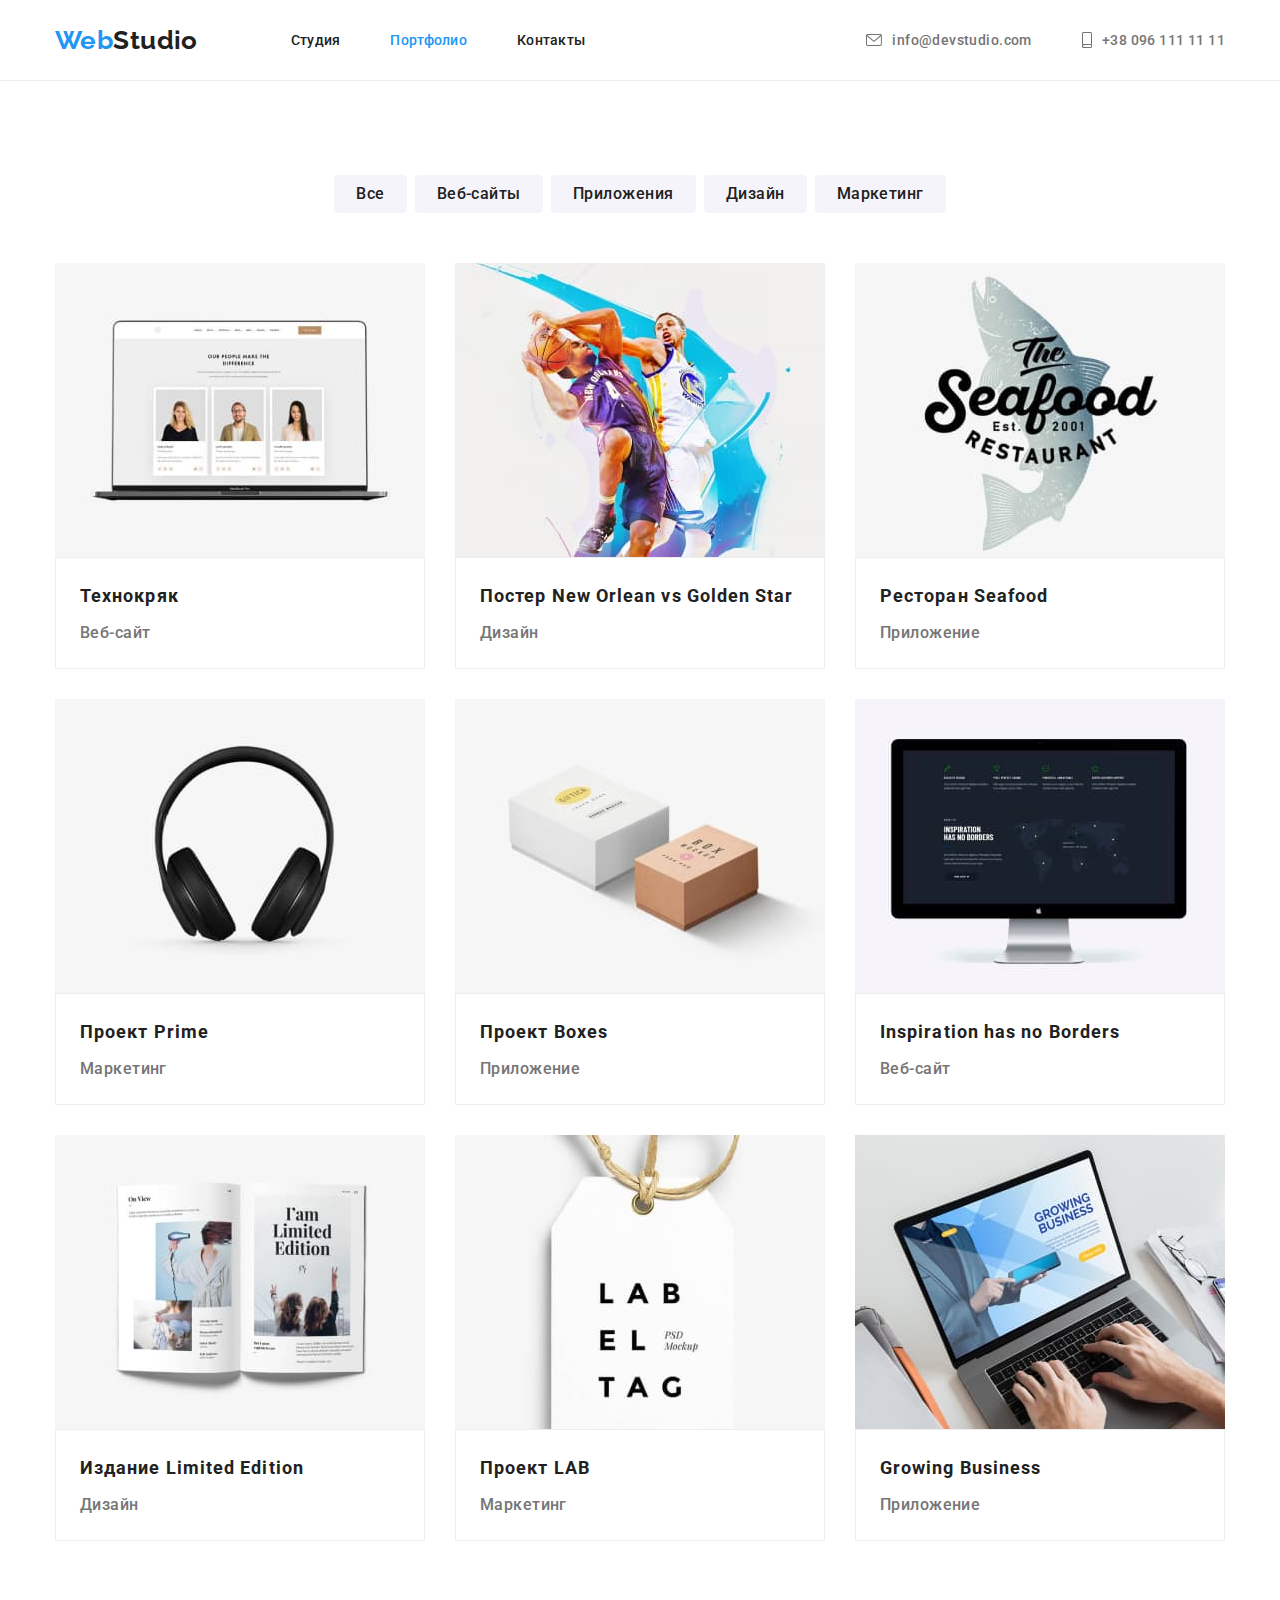
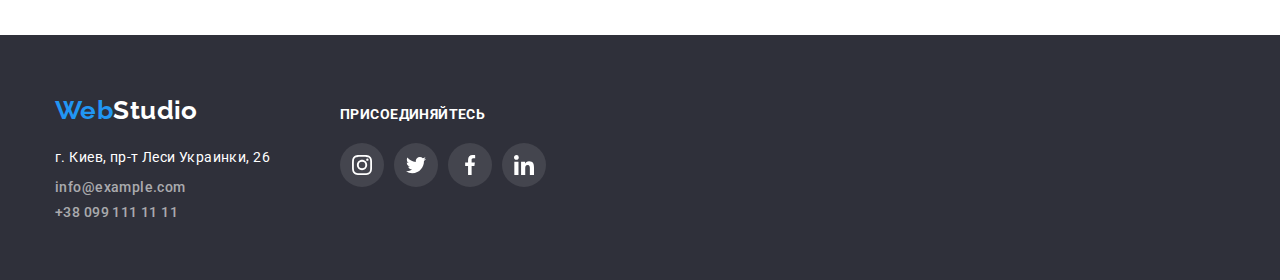
==== portfolio.html @ f50622a8 "Добавляет файлы с 4 ДЗ" ====
<!DOCTYPE html>
<html lang="ru">
<head>
    <meta charset="UTF-8">
    <meta name="viewport" content="width=device-width, initial-scale=1.0">
    <title>Portfolio</title>
    <link rel="stylesheet" href="https://cdnjs.cloudflare.com/ajax/libs/modern-normalize/1.0.0/modern-normalize.min.css">
    <link rel="preconnect" href="https://fonts.gstatic.com">
    <link href="https://fonts.googleapis.com/css2?family=Raleway:wght@700&family=Roboto:wght@400;500;700;900&display=swap"
        rel="stylesheet">
    <link rel="stylesheet" href="./css/styles.css">
</head>
<body>
    <header class="header">
        <div class="container">
            <a href="./index.html" class="logo top list"> <span class="blue">Web</span>Studio</a>
            <nav class="common-nav">
                <ul class="site-nav list">
                    <li class="item">
                        <a href="./index.html" class="link list">Студия</a>
                    </li>
                    <li class="item">
                        <a href="./portfolio.html" class="link current list">Портфолио</a>
                    </li>
                    <li class="item">
                        <a href="" class="link list">Контакты</a>
                    </li>
                </ul>
            </nav>
        
            <ul class="auth-nav list">
                <li class="item">
                    <a href="mailto:info@devstudio.com" class="contacts-top list">
                        <svg class="icon-nav" width="16" height="12">
                            <use href="./images/sprite.svg#icon-envelope"></use>
                        </svg>
                        info@devstudio.com
                    </a>
                </li>
                <li class="item">
                    <a href="tel:380961111111" class="contacts-top list">
                        <svg class="icon-nav" width="10" height="16">
                            <use href="./images/sprite.svg#icon-smartphone"></use>
                        </svg>
                        +38 096 111 11 11
                    </a>
                </li>
            </ul>
        
        </div>
    </header>

    <main>

        <section class="section portfolio">
            <div class="container">
                <h1 class="visually-hidden">Портфолио</h1>

                <!-- Кнопки-фильтры -->
                <ul class="radio-button list">
                    <li class="item">
                        <button type="button" class="button filter">Все</button>
                    </li>
                    <li class="item">
                        <button type="button" class="button filter">Веб-сайты</button>
                    </li>
                    <li class="item">
                        <button type="button" class="button filter">Приложения</button>
                    </li>
                    <li class="item">
                        <button type="button" class="button filter">Дизайн</button>
                    </li>
                    <li class="item">
                        <button type="button" class="button filter">Маркетинг</button>
                    </li>
                </ul>

                <!-- Примеры -->
                <ul class="card-set list">
                    <li class="card-item">
                        <a href="" class="portfolio-example list">
                            <img src="./images/Tech-crack.jpg" alt="Ноутбук на котором открыт сайт" width="370">
                            <div class="info">
                                <h2 class="project-name">Технокряк</h2>
                                <p class="text project-type">Веб-сайт</p>
                            </div>
                        </a>
                    </li>
                    <li class="card-item">
                        <a href="" class="portfolio-example list">
                            <img src="./images/Poster.jpg" alt="Постер с двумя баскетболистами" width="370">
                            <div class="info">
                                <h2 class="project-name">Постер New Orlean vs Golden Star</h2>
                                <p class="text project-type">Дизайн</p>
                            </div>
                        </a>
                    </li>
                    <li class="card-item">
                        <a href="" class="portfolio-example list">
                            <img src="./images/Restaurant.jpg" alt="Логотип ресторана в форме рыбы  " width="370">
                            <div class="info">
                                <h2 class="project-name">Ресторан Seafood</h2>
                                <p class="text project-type">Приложение</p>
                            </div>
                        </a>
                    </li>
                    <li class="card-item">
                        <a href="" class="portfolio-example list">
                            <img src="./images/Project-Prime.jpg" alt="Наущники набалдашники" width="370">
                            <div class="info">
                                <h2 class="project-name">Проект Prime</h2>
                                <p class="text project-type">Маркетинг</p>
                            </div>
                        </a>
                    </li>
                    <li class="card-item">
                        <a href="" class="portfolio-example list">
                            <img src="./images/Project-Boxes.jpg" alt="Две коробки" width="370">
                            <div class="info">
                                <h2 class="project-name">Проект Boxes</h2>
                                <p class="text project-type">Приложение</p>
                            </div>
                        </a>
                    </li>
                    <li class="card-item">
                        <a href="" class="portfolio-example list">
                            <img src="./images/Inspiration.jpg" alt="Монитор компютера" width="370">
                            <div class="info">
                                <h2 class="project-name">Inspiration has no Borders</h2>
                                <p class="text project-type">Веб-сайт</p>
                            </div>
                        </a>
                    </li>
                    <li class="card-item">
                        <a href="" class="portfolio-example list">
                            <img src="./images/Edition.jpg" alt="Журнал" width="370">
                            <div class="info">
                                <h2 class="project-name">Издание Limited Edition</h2>
                                <p class="text project-type">Дизайн</p>
                            </div>
                        </a>
                    </li>
                    <li class="card-item">
                        <a href="" class="portfolio-example list">
                            <img src="./images/Project-LAB.jpg" alt="Бирка" width="370">
                            <div class="info">
                                <h2 class="project-name">Проект LAB</h2>
                                <p class="text project-type">Маркетинг</p>
                            </div>
                        </a>
                    </li>
                    <li class="card-item">
                        <a href="" class="portfolio-example list">
                            <img src="./images/Growing.jpg" alt="Руки печатающие на ноутбуке" width="370">
                            <div class="info">
                                <h2 class="project-name">Growing Business</h2>
                                <p class="text project-type">Приложение</p>
                            </div>
                        </a>
                    </li>
                </ul>
            </div>
        </section>
    </main>

    <footer class="footer">
        <div class="container">
            <div class="footer-relation">
                <a href="./index.html" class="logo bottom list"> <span class="blue">Web</span>Studio</a>
    
                <address class="address">
                    г. Киев, пр-т Леси Украинки, 26
                </address>
    
                <ul class="contacts list">
                    <li class="item">
                        <a href="mailto:info@example.com" class="contacts-text list">info@example.com</a>
                    </li>
                    <li class="item">
                        <a href="tel:380991111111" class="contacts-text list">+38 099 111 11 11</a>
                    </li>
                </ul>
            </div>
    
            <div class="footer-social">
                <p class="title">присоединяйтесь</p>
    
                <ul class="list social-links">
                    <li>
                        <a class="social-link" href="" aria-label="иконка инстаграм">
                            <svg class="icon-link" width="20" height="20">
                                <use href="./images/sprite.svg#icon-instagram"></use>
                            </svg>
                        </a>
                    </li>
                    <li>
                        <a class="social-link" href="" aria-label="иконка твитер">
                            <svg class="icon-link" width="20" height="20">
                                <use href="./images/sprite.svg#icon-twitter"></use>
                            </svg>
                        </a>
                    </li>
                    <li>
                        <a class="social-link" href="" aria-label="иконка фейсбук">
                            <svg class="icon-link" width="20" height="20">
                                <use href="./images/sprite.svg#icon-facebook"></use>
                            </svg>
                        </a>
                    </li>
                    <li>
                        <a class="social-link" href="" aria-label="иконка линкедин">
                            <svg class="icon-link" width="20" height="20">
                                <use href="./images/sprite.svg#icon-linkedin"></use>
                            </svg>
                        </a>
                    </li>
                </ul>
            </div>
        </div>
    </footer>

</body>
</html>
---- css/styles.css ----
:root {
  --primary-text-color: #212121;
  --text-color: #757575;
  --accent-color: #2196f3;
  --primary-white-color: #ffffff;
  --another-color: rgba(255, 255, 255, 0.6);
  --secondary-bg-color: #f5f4fa;
  --another-bg-color: #2f303a;
  --hero-bg-color: #c4c4c4;
  --link-color: #afb1b8;

  --primary-font-size: 14px;
  --special-font-weight: 500;
}

body {
  background-color: var(--primary-white-color);
  color: var(--primary-text-color);

  font-size: var(--primary-font-size);
  font-weight: var(--special-font-weight);
  font-family: Roboto, sans-serif;
  letter-spacing: 0.03em;
}

ul {
  margin-top: 0;
  margin-bottom: 0;
  padding-left: 0;
}

h1,
h2,
h3,
p {
  margin-top: 0;
  margin-bottom: 0;
}

a {
  display: block;
}

/*Главные*/
.container {
  width: 1200px;
  margin-left: auto;
  margin-right: auto;
  padding: 0 15px;
}

.section {
  padding: 94px 0px;
}

.section-title {
  margin-bottom: 50px;

  font-size: 36px;
  line-height: 1.67;
  text-align: center;
}

.item:not(:last-child) {
  margin-right: 30px;
}

.text {
  color: var(--text-color);
}

/*Для сброса*/
.list {
  list-style: none;
  text-decoration: none;
}

/*Для скрытия*/
.visually-hidden {
  position: absolute;
  clip: rect(0 0 0 0);
  width: 1px;
  height: 1px;
  margin: -1px;
}

/*Навигация сайта*/
.logo {
  color: var(--primary-text-color);
  font-family: Raleway, cursive;

  font-weight: 700;
  font-size: 26px;
  line-height: 1.19;
}

.logo.top {
  margin-right: 93px;
}
.logo .blue {
  color: var(--accent-color);
}

.header {
  border-bottom: 1px solid #ececec;
}

.header .container {
  display: flex;
  align-items: center;
}

.site-nav {
  display: flex;
}

.common-nav .item:not(:last-child) {
  margin-right: 50px;
}

.site-nav .link {
  display: inline;
  padding-top: 32px;
  padding-bottom: 32px;

  color: var(--primary-text-color);

  line-height: 1.14;
  letter-spacing: 0.02em;
}

.site-nav .link:hover,
.site-nav .link:focus {
  color: var(--accent-color);
}

.site-nav .link.current {
  color: var(--accent-color);
}

/*Контакты в хедере*/
.auth-nav {
  display: flex;
  margin-left: auto;
}

.auth-nav .item:not(:last-child) {
  margin-right: 50px;
}

.contacts-top:hover,
.contacts-top:focus {
  color: var(--accent-color);
}

.contacts-top {
  display: inline-flex;
  align-items: center;
  text-align: center;
  padding-top: 32px;
  padding-bottom: 32px;

  color: var(--text-color);
  fill: currentColor;
}

.icon-nav {
  margin-right: 10px;
}

/*Герой*/
.hero {
  text-align: center;

  max-width: 1600px;
  height: 600px;
  margin-left: auto;
  margin-right: auto;

  background-image: linear-gradient(
      to right,
      rgba(47, 48, 58, 0.4),
      rgba(47, 48, 58, 0.4)
    ),
    url(../images/hero.jpg);
  background-size: cover;
  background-position: center;
  background-color: var(--hero-bg-color);

  padding-top: 200px;
  padding-bottom: 200px;
}

.hero-container {
  width: 696px;
  margin: auto;
}

.hero-title {
  margin-bottom: 30px;

  color: var(--primary-white-color);

  font-weight: 900;
  font-size: 44px;
  line-height: 1.36;
  text-align: center;
  letter-spacing: 0.06em;
  text-transform: uppercase;
}

.button {
  border-radius: 4px;
  padding: 10px 32px;
  outline: transparent;

  color: var(--primary-white-color);
  background-color: var(--accent-color);

  cursor: pointer;

  font-family: inherit;
  font-weight: 700;
  font-size: 16px;
  line-height: 1.87;
  text-align: center;
  letter-spacing: 0.06em;
}

.button:hover,
.button:focus {
  color: var(--primary-white-color);
  background-color: var(--accent-color);
}

/*Секция достоинства*/
.advantage .container {
  display: flex;
}

.advantage .list {
  display: flex;
}

.advantage .title {
  margin-bottom: 10px;

  font-size: inherit;
  line-height: 1.14;
  text-transform: uppercase;
}

.text.quality {
  text-align: left;
  font-weight: 400;
  line-height: 1.71;
}

.icon-bg {
  display: flex;
  justify-content: center;
  align-items: center;
  height: 120px;
  width: 270px;
  margin-bottom: 30px;

  background-color: var(--secondary-bg-color);
}

/*Секция тип деятельности */
.section.capability {
  padding-top: 0px;
}

.capability .list {
  display: flex;
}

.item img {
  display: block;
}

/* Секция команда компании */
.section.team {
  background-color: var(--secondary-bg-color);
}

.team .list {
  display: flex;
}

.team .item {
  width: 270px;

  background-color: var(--primary-white-color);
  font-weight: 400;
  font-size: 16px;
  line-height: 1.18;
  text-align: center;
  box-shadow: 0px 1px 3px rgba(0, 0, 0, 0.12), 0px 1px 1px rgba(0, 0, 0, 0.14),
    0px 2px 1px rgba(0, 0, 0, 0.2);
  border-bottom-left-radius: 4px;
  border-bottom-right-radius: 4px;
}

.details {
  padding: 30px 32px;
}

.team-name {
  margin-bottom: 10px;

  font-weight: var(--special-font-weight);
  font-size: 16px;
}

.team .text {
  margin-bottom: 16px;
}

.list.social-links {
  justify-content: space-between;
  margin-right: auto;
  margin-left: auto;
  width: 206px;
}

.social-links li {
  width: 44px;
  height: 44px;
}

.social-link {
  display: inline-flex;
  justify-content: center;
  align-items: center;
  width: 100%;
  height: 100%;
  border-radius: 50%;

  color: var(--link-color);
  fill: currentColor;
}

.social-link:focus,
.social-link:hover {
  background-color: var(--accent-color);
  color: var(--primary-white-color);
}

/* Клиенты */

.customers-links {
  display: flex;
  justify-content: space-between;
  margin-right: auto;
  margin-left: auto;
}

.customer-link {
  display: inline-flex;
  justify-content: center;
  align-items: center;
  width: 170px;
  height: 90px;
  border: 1px solid var(--link-color);
  border-radius: 4px;

  color: var(--link-color);
  fill: currentColor;
}

.customer-link:focus,
.customer-link:hover {
  border-color: var(--accent-color);
  color: var(--accent-color);
}

/*Футер*/
.footer {
  padding-top: 60px;
  padding-bottom: 60px;

  background-color: var(--another-bg-color);
}

.logo.bottom {
  margin-bottom: 20px;

  color: var(--primary-white-color);
}

.address {
  margin-bottom: 9px;

  color: var(--primary-white-color);

  font-style: normal;
  font-weight: 400;
  line-height: 1.71;
}

.contacts .item:not(:last-child) {
  margin-bottom: 9px;
  margin-right: auto;
}

.contacts-text {
  color: var(--another-color);
}

.contacts-text:hover,
.contacts-text:focus {
  color: var(--accent-color);
}

.footer .container {
  display: flex;
  align-items: baseline;
}

.footer-relation {
  margin-right: 70px;
}

.footer .social-links {
  display: flex;
  margin-bottom: 0px;
}

.footer .title {
  margin-bottom: 20px;

  color: var(--primary-white-color);

  font-size: inherit;
  font-weight: 700;
  line-height: 1.14;
  text-transform: uppercase;
}

.footer .social-link {
  color: var(--primary-white-color);
  background-color: #44454e;
}

.footer .social-link:hover,
.footer .social-link:focus {
  background-color: var(--accent-color);
}

/*Кнопки портфолио*/
.radio-button {
  display: flex;
  justify-content: center;
  margin-bottom: 50px;

  background-color: var(--primary-white-color);
}

.radio-button .item:not(:last-child) {
  margin-right: 8px;
}

.radio-button .filter {
  border: none;
  padding: 6px 22px;

  background-color: var(--secondary-bg-color);
  color: var(--primary-text-color);

  font-family: inherit;
  font-weight: var(--special-font-weight);
  font-size: 16px;
  line-height: 1.62;
  letter-spacing: 0.03em;
}

.filter:hover,
.filter:focus {
  background-color: var(--accent-color);
  color: var(--primary-white-color);
  box-shadow: 0px 3px 1px rgba(0, 0, 0, 0.1), 0px 1px 2px rgba(0, 0, 0, 0.08),
    0px 2px 2px rgba(0, 0, 0, 0.12);
}

/* Карточки портфолио */
.card-set.list {
  display: flex;
  flex-wrap: wrap;
}

.card-item {
  max-width: 370px;
  margin-right: 30px;
  margin-bottom: 30px;
  flex-basis: calc((100% - 60px) / 3);
}

.portfolio-example:hover,
.portfolio-example:focus {
  box-shadow: 0px 1px 1px rgba(0, 0, 0, 0.12), 0px 4px 4px rgba(0, 0, 0, 0.06),
    1px 4px 6px rgba(0, 0, 0, 0.16);
}

.card-item:nth-child(3n) {
  margin-right: 0px;
}

.card-item:nth-last-child(-n + 3) {
  margin-bottom: 0px;
}

.portfolio-example {
  color: var(--primary-text-color);
  background-color: var(--primary-white-color);
}

.project-name {
  margin-bottom: 4px;

  font-size: 18px;
  line-height: 2;
  letter-spacing: 0.06em;
}

.project-type {
  font-size: 16px;
  line-height: 1.87;
}

.info {
  border: 1px solid #eeeeee;
  padding: 20px 24px;
}

.card-item img {
  display: block;
}
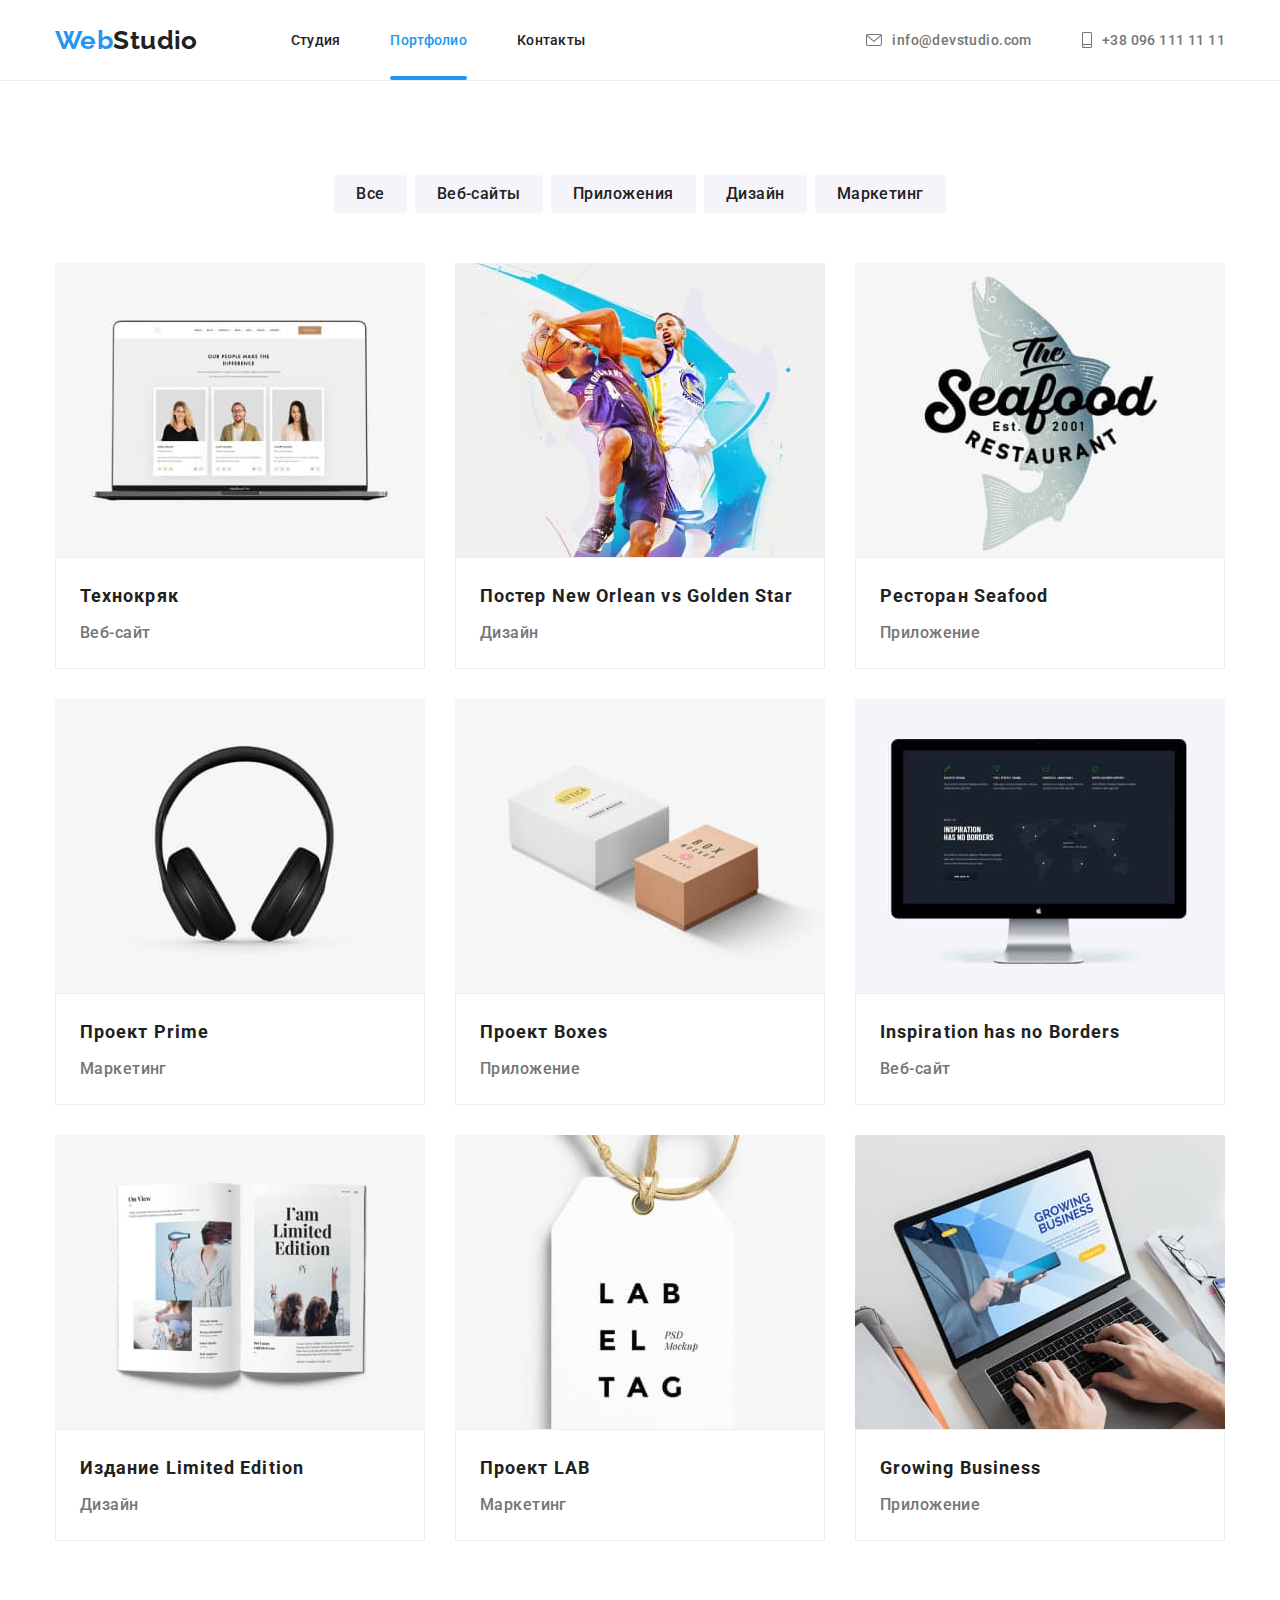
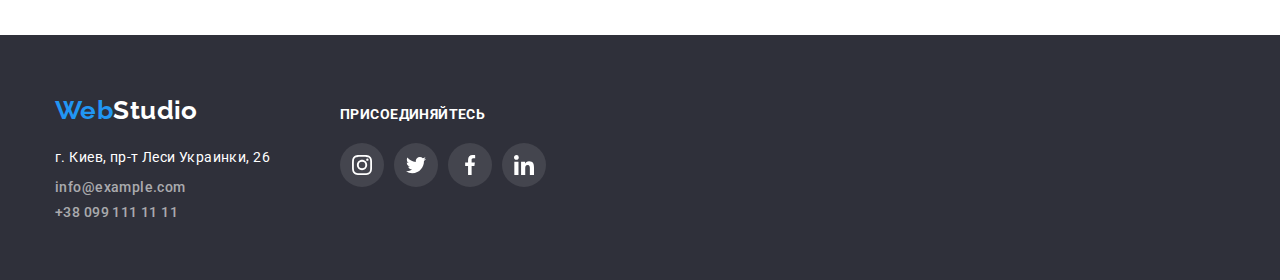
==== commit f720ab75: "Добавляет все с 5 ДЗ, кроме анимации pop-up" ====
--- a/portfolio.html
+++ b/portfolio.html
@@ -79,7 +79,13 @@
                 <ul class="card-set list">
                     <li class="card-item">
                         <a href="" class="portfolio-example list">
-                            <img src="./images/Tech-crack.jpg" alt="Ноутбук на котором открыт сайт" width="370">
+                            <div class="portfolio-photo">
+                                <img src="./images/Tech-crack.jpg" alt="Ноутбук на котором открыт сайт" width="370">
+                                <div class="overlay">
+                                    <p>Технокряк это современная площадка распространения коронавируса. Компании используют эту платформу для цифрового
+                                        шпионажа и атак на защищённые сервера конкурентов.</p>
+                                </div>
+                            </div>
                             <div class="info">
                                 <h2 class="project-name">Технокряк</h2>
                                 <p class="text project-type">Веб-сайт</p>
@@ -88,7 +94,13 @@
                     </li>
                     <li class="card-item">
                         <a href="" class="portfolio-example list">
-                            <img src="./images/Poster.jpg" alt="Постер с двумя баскетболистами" width="370">
+                            <div class="portfolio-photo">
+                                <img src="./images/Poster.jpg" alt="Постер с двумя баскетболистами" width="370">
+                                <div class="overlay">
+                                    <p>Технокряк это современная площадка распространения коронавируса. Компании используют эту платформу для цифрового
+                                        шпионажа и атак на защищённые сервера конкурентов.</p>
+                                </div>
+                            </div>
                             <div class="info">
                                 <h2 class="project-name">Постер New Orlean vs Golden Star</h2>
                                 <p class="text project-type">Дизайн</p>
@@ -97,7 +109,13 @@
                     </li>
                     <li class="card-item">
                         <a href="" class="portfolio-example list">
-                            <img src="./images/Restaurant.jpg" alt="Логотип ресторана в форме рыбы  " width="370">
+                            <div class="portfolio-photo">
+                                <img src="./images/Restaurant.jpg" alt="Логотип ресторана в форме рыбы  " width="370">
+                                <div class="overlay">
+                                    <p>Технокряк это современная площадка распространения коронавируса. Компании используют эту платформу для цифрового
+                                        шпионажа и атак на защищённые сервера конкурентов.</p>
+                                </div>
+                            </div>
                             <div class="info">
                                 <h2 class="project-name">Ресторан Seafood</h2>
                                 <p class="text project-type">Приложение</p>
@@ -106,7 +124,13 @@
                     </li>
                     <li class="card-item">
                         <a href="" class="portfolio-example list">
-                            <img src="./images/Project-Prime.jpg" alt="Наущники набалдашники" width="370">
+                            <div class="portfolio-photo">
+                                <img src="./images/Project-Prime.jpg" alt="Наущники набалдашники" width="370">
+                                <div class="overlay">
+                                    <p>Технокряк это современная площадка распространения коронавируса. Компании используют эту платформу для цифрового
+                                        шпионажа и атак на защищённые сервера конкурентов.</p>
+                                </div>
+                            </div>
                             <div class="info">
                                 <h2 class="project-name">Проект Prime</h2>
                                 <p class="text project-type">Маркетинг</p>
@@ -115,7 +139,13 @@
                     </li>
                     <li class="card-item">
                         <a href="" class="portfolio-example list">
-                            <img src="./images/Project-Boxes.jpg" alt="Две коробки" width="370">
+                            <div class="portfolio-photo">
+                                <img src="./images/Project-Boxes.jpg" alt="Две коробки" width="370">
+                                <div class="overlay">
+                                    <p>Технокряк это современная площадка распространения коронавируса. Компании используют эту платформу для цифрового
+                                        шпионажа и атак на защищённые сервера конкурентов.</p>
+                                </div>
+                            </div>
                             <div class="info">
                                 <h2 class="project-name">Проект Boxes</h2>
                                 <p class="text project-type">Приложение</p>
@@ -124,7 +154,13 @@
                     </li>
                     <li class="card-item">
                         <a href="" class="portfolio-example list">
-                            <img src="./images/Inspiration.jpg" alt="Монитор компютера" width="370">
+                            <div class="portfolio-photo">
+                                <img src="./images/Inspiration.jpg" alt="Монитор компютера" width="370">
+                                <div class="overlay">
+                                    <p>Технокряк это современная площадка распространения коронавируса. Компании используют эту платформу для цифрового
+                                        шпионажа и атак на защищённые сервера конкурентов.</p>
+                                </div>
+                            </div>
                             <div class="info">
                                 <h2 class="project-name">Inspiration has no Borders</h2>
                                 <p class="text project-type">Веб-сайт</p>
@@ -133,7 +169,13 @@
                     </li>
                     <li class="card-item">
                         <a href="" class="portfolio-example list">
-                            <img src="./images/Edition.jpg" alt="Журнал" width="370">
+                            <div class="portfolio-photo">
+                                <img src="./images/Edition.jpg" alt="Журнал" width="370">
+                                <div class="overlay">
+                                    <p>Технокряк это современная площадка распространения коронавируса. Компании используют эту платформу для цифрового
+                                        шпионажа и атак на защищённые сервера конкурентов.</p>
+                                </div>
+                            </div>
                             <div class="info">
                                 <h2 class="project-name">Издание Limited Edition</h2>
                                 <p class="text project-type">Дизайн</p>
@@ -142,7 +184,13 @@
                     </li>
                     <li class="card-item">
                         <a href="" class="portfolio-example list">
-                            <img src="./images/Project-LAB.jpg" alt="Бирка" width="370">
+                            <div class="portfolio-photo">
+                                <img src="./images/Project-LAB.jpg" alt="Бирка" width="370">
+                                <div class="overlay">
+                                    <p>Технокряк это современная площадка распространения коронавируса. Компании используют эту платформу для цифрового
+                                        шпионажа и атак на защищённые сервера конкурентов.</p>
+                                </div>
+                            </div>
                             <div class="info">
                                 <h2 class="project-name">Проект LAB</h2>
                                 <p class="text project-type">Маркетинг</p>
@@ -151,7 +199,13 @@
                     </li>
                     <li class="card-item">
                         <a href="" class="portfolio-example list">
-                            <img src="./images/Growing.jpg" alt="Руки печатающие на ноутбуке" width="370">
+                            <div class="portfolio-photo">
+                                <img src="./images/Growing.jpg" alt="Руки печатающие на ноутбуке" width="370">
+                                <div class="overlay">
+                                    <p>Технокряк это современная площадка распространения коронавируса. Компании используют эту платформу для цифрового
+                                        шпионажа и атак на защищённые сервера конкурентов.</p>
+                                </div>
+                            </div>
                             <div class="info">
                                 <h2 class="project-name">Growing Business</h2>
                                 <p class="text project-type">Приложение</p>
--- a/css/styles.css
+++ b/css/styles.css
@@ -134,7 +134,39 @@
   color: var(--accent-color);
 }
 
-.site-nav .link.current {
+.site-nav .link {
+  position: relative;
+}
+
+.link::after {
+  content: '';
+
+  position: absolute;
+  bottom: 0;
+  left: 0;
+  display: block;
+  width: 100%;
+  height: 4px;
+  border-radius: 4px;
+
+  background-color: var(--accent-color);
+
+  opacity: 0;
+  transform: scaleX(0);
+  transition: color 250ms cubic-bezier(0.4, 0, 0.2, 1),
+    opacity 250ms cubic-bezier(0.4, 0, 0.2, 1),
+    transform 250ms cubic-bezier(0.4, 0, 0.2, 1);
+}
+
+.link.current::after,
+.link:hover::after,
+.link:focus::after {
+  opacity: 1;
+  color: var(--accent-color);
+  transform: scaleX(1);
+}
+
+.link.current {
   color: var(--accent-color);
 }
 
@@ -146,11 +178,6 @@
 
 .auth-nav .item:not(:last-child) {
   margin-right: 50px;
-}
-
-.contacts-top:hover,
-.contacts-top:focus {
-  color: var(--accent-color);
 }
 
 .contacts-top {
@@ -162,6 +189,13 @@
 
   color: var(--text-color);
   fill: currentColor;
+
+  transition: color 250ms cubic-bezier(0.4, 0, 0.2, 1);
+}
+
+.contacts-top:hover,
+.contacts-top:focus {
+  color: var(--accent-color);
 }
 
 .icon-nav {
@@ -225,12 +259,13 @@
   line-height: 1.87;
   text-align: center;
   letter-spacing: 0.06em;
+
+  transition: box-shadow 250ms cubic-bezier(0.4, 0, 0.2, 1);
 }
 
 .button:hover,
 .button:focus {
-  color: var(--primary-white-color);
-  background-color: var(--accent-color);
+  box-shadow: 0px 4px 4px rgba(0, 0, 0, 0.15);
 }
 
 /*Секция достоинства*/
@@ -278,6 +313,30 @@
 
 .item img {
   display: block;
+}
+
+.capability .item {
+  position: relative;
+}
+
+.capability .overlay {
+  display: inline-flex;
+  justify-content: center;
+  align-items: center;
+
+  position: absolute;
+  width: 100%;
+  height: 70px;
+  bottom: 0;
+
+  background-color: rgba(47, 48, 58, 0.8);
+}
+
+.capability p {
+  color: var(--primary-white-color);
+  font-weight: 700;
+  line-height: 1.14;
+  text-transform: uppercase;
 }
 
 /* Секция команда компании */
@@ -340,6 +399,9 @@
 
   color: var(--link-color);
   fill: currentColor;
+
+  transition: color 250ms cubic-bezier(0.4, 0, 0.2, 1),
+    background-color 250ms cubic-bezier(0.4, 0, 0.2, 1);
 }
 
 .social-link:focus,
@@ -368,6 +430,9 @@
 
   color: var(--link-color);
   fill: currentColor;
+
+  transition: color 250ms cubic-bezier(0.4, 0, 0.2, 1),
+    border-color 250ms cubic-bezier(0.4, 0, 0.2, 1);
 }
 
 .customer-link:focus,
@@ -407,6 +472,8 @@
 
 .contacts-text {
   color: var(--another-color);
+
+  transition: color 250ms cubic-bezier(0.4, 0, 0.2, 1);
 }
 
 .contacts-text:hover,
@@ -442,6 +509,8 @@
 .footer .social-link {
   color: var(--primary-white-color);
   background-color: #44454e;
+
+  transition: background-color 250ms cubic-bezier(0.4, 0, 0.2, 1);
 }
 
 .footer .social-link:hover,
@@ -474,6 +543,10 @@
   font-size: 16px;
   line-height: 1.62;
   letter-spacing: 0.03em;
+
+  transition: color 250ms cubic-bezier(0.4, 0, 0.2, 1),
+    background-color 250ms cubic-bezier(0.4, 0, 0.2, 1),
+    box-shadow 250ms cubic-bezier(0.4, 0, 0.2, 1);
 }
 
 .filter:hover,
@@ -495,6 +568,42 @@
   margin-right: 30px;
   margin-bottom: 30px;
   flex-basis: calc((100% - 60px) / 3);
+
+  transition: box-shadow 250ms cubic-bezier(0.4, 0, 0.2, 1);
+}
+
+.portfolio-photo {
+  position: relative;
+  overflow: hidden;
+}
+
+.portfolio-photo .overlay {
+  text-align: left;
+
+  position: absolute;
+  top: 0;
+  left: 0;
+  width: 100%;
+  height: 100%;
+
+  background-color: rgba(33, 150, 243, 0.9);
+
+  transform: translateY(100%);
+  transition: transform 250ms cubic-bezier(0.4, 0, 0.2, 1);
+}
+
+.portfolio-photo p {
+  margin: 63px 24px;
+
+  color: var(--primary-white-color);
+  font-weight: 400;
+  font-size: 18px;
+  line-height: 1.56;
+}
+
+.portfolio-example:hover .overlay,
+.portfolio-example:focus .overlay {
+  transform: translateY(0%);
 }
 
 .portfolio-example:hover,
@@ -537,3 +646,42 @@
 .card-item img {
   display: block;
 }
+
+/* Pop-up */
+
+.backdrop {
+  position: fixed;
+  top: 0;
+  left: 0;
+
+  width: 100%;
+  height: 100%;
+
+  background-color: rgba(0, 0, 0, 0.2);
+}
+
+.modal {
+  position: absolute;
+  left: 50%;
+  top: 50%;
+  transform: translate(-50%, -50%);
+
+  width: 528px;
+  height: 581px;
+
+  background-color: #ffffff;
+  box-shadow: 0px 1px 3px rgba(0, 0, 0, 0.12), 0px 1px 1px rgba(0, 0, 0, 0.14),
+    0px 2px 1px rgba(0, 0, 0, 0.2);
+  border-radius: 4px;
+}
+
+.backdrop.is-hidden {
+  opacity: 0;
+  pointer-events: none;
+}
+
+.icon-close {
+  position: absolute;
+  top: 8px;
+  right: 8px;
+}
